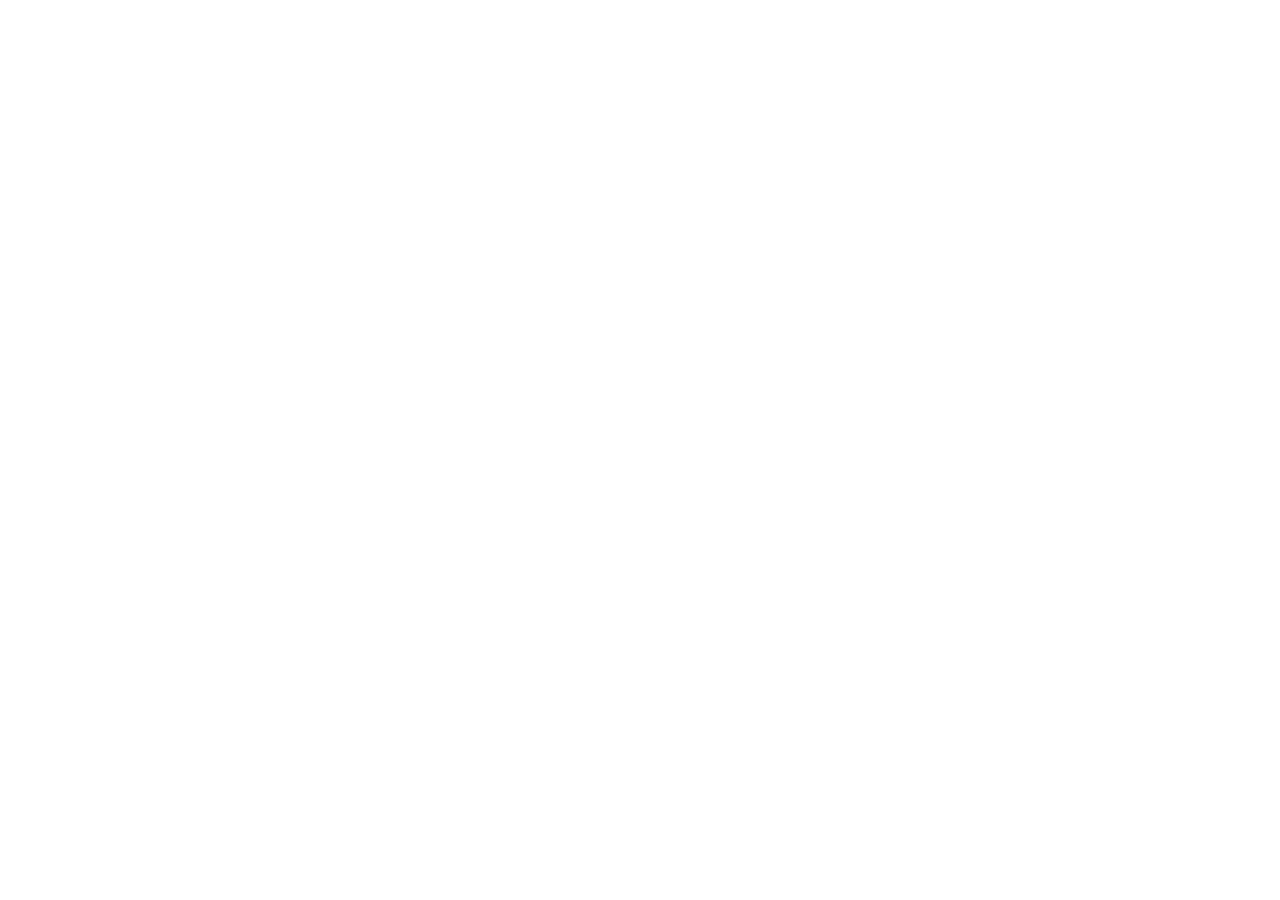
==== admin/index.html @ 00321ffd "Initial site" ====
<!DOCTYPE html>
<html>
<head>
  <meta charset="utf-8" />
  <meta name="viewport" content="width=device-width, initial-scale=1.0" />
  <title>Garatava Admin Panel</title>
  <script src="https://identity.netlify.com/v1/netlify-identity-widget.js"></script>
</head>
<body>
  <script src="https://unpkg.com/decap-cms@^3.0.0/dist/decap-cms.js"></script>
  <script>
    if (window.netlifyIdentity) {
      window.netlifyIdentity.on("init", user => {
        if (!user) {
          window.netlifyIdentity.on("login", () => {
            document.location.href = "/admin/";
          });
        }
      });
    }
  </script>
</body>
</html>
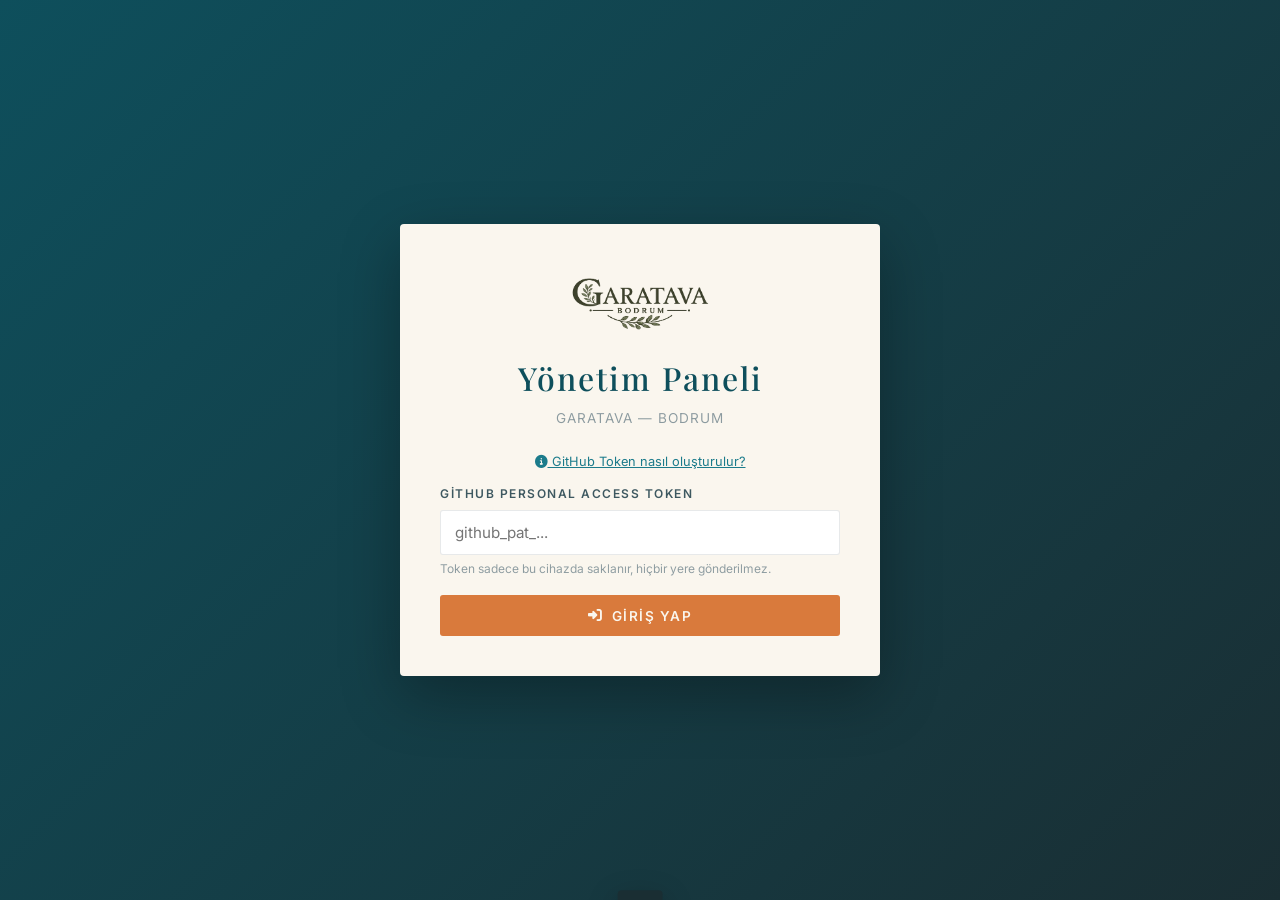
==== commit 1ab7ccb0: "admin: Decap CMS yerine GitHub PAT tabanlı özel yönetim paneli GitHub Pages'te git-gateway çalışmadı" ====
--- a/admin/index.html
+++ b/admin/index.html
@@ -1,23 +1,935 @@
 <!DOCTYPE html>
-<html>
+<html lang="tr">
 <head>
-  <meta charset="utf-8" />
-  <meta name="viewport" content="width=device-width, initial-scale=1.0" />
-  <title>Garatava Admin Panel</title>
-  <script src="https://identity.netlify.com/v1/netlify-identity-widget.js"></script>
+    <meta charset="UTF-8">
+    <meta name="viewport" content="width=device-width, initial-scale=1.0">
+    <title>Garatava — Yönetim Paneli</title>
+    <meta name="robots" content="noindex, nofollow">
+    <link rel="icon" type="image/png" href="/images/logo.png">
+    <link rel="preconnect" href="https://fonts.googleapis.com">
+    <link rel="preconnect" href="https://fonts.gstatic.com" crossorigin>
+    <link href="https://fonts.googleapis.com/css2?family=Playfair+Display:wght@500;600&family=Inter:wght@380;480;580;700&display=swap" rel="stylesheet">
+    <link rel="stylesheet" href="https://cdnjs.cloudflare.com/ajax/libs/font-awesome/6.5.1/css/all.min.css">
+    <style>
+        :root {
+            --teal-deep: #0E4F5C;
+            --teal: #1B7B8B;
+            --amber: #D97A3C;
+            --flame: #C44536;
+            --cream: #F5E9D3;
+            --sand: #E8D9B8;
+            --ink: #1A2E33;
+            --ink-soft: #3D5860;
+            --muted: #8B9A9F;
+            --white: #FAF6EE;
+            --bg: #F1ECE0;
+            --line: rgba(26, 46, 51, 0.1);
+            --ok: #2ea04c;
+            --err: #C44536;
+        }
+        * { margin: 0; padding: 0; box-sizing: border-box; }
+        body {
+            font-family: 'Inter', sans-serif;
+            background: var(--bg);
+            color: var(--ink);
+            font-weight: 380;
+            line-height: 1.55;
+            min-height: 100vh;
+        }
+        a { color: var(--teal-deep); }
+        .hidden { display: none !important; }
+
+        /* === Login === */
+        .login-wrap {
+            min-height: 100vh;
+            display: flex;
+            align-items: center;
+            justify-content: center;
+            padding: 2rem 1rem;
+            background: linear-gradient(135deg, var(--teal-deep), var(--ink));
+        }
+        .login-card {
+            background: var(--white);
+            max-width: 480px;
+            width: 100%;
+            padding: 2.5rem;
+            border-radius: 4px;
+            box-shadow: 0 20px 60px rgba(0,0,0,0.3);
+        }
+        .login-logo {
+            display: block;
+            width: 160px;
+            height: auto;
+            margin: 0 auto 1rem;
+        }
+        .login-card h1 {
+            font-family: 'Playfair Display', serif;
+            text-align: center;
+            color: var(--teal-deep);
+            font-weight: 500;
+            letter-spacing: 2px;
+            margin-bottom: 0.3rem;
+        }
+        .login-card .subtitle {
+            text-align: center;
+            color: var(--muted);
+            font-size: 0.85rem;
+            margin-bottom: 1.6rem;
+            letter-spacing: 1px;
+            text-transform: uppercase;
+        }
+        .pat-help {
+            background: var(--cream);
+            border-left: 3px solid var(--amber);
+            padding: 0.9rem 1rem;
+            font-size: 0.82rem;
+            color: var(--ink-soft);
+            margin-bottom: 1.2rem;
+            line-height: 1.55;
+        }
+        .pat-help strong { color: var(--ink); }
+        .pat-help a { color: var(--teal-deep); font-weight: 580; }
+        .pat-help ol { margin: 0.4rem 0 0 1.1rem; }
+        .pat-help li { margin-bottom: 0.2rem; }
+        .pat-help code {
+            background: rgba(0,0,0,0.06);
+            padding: 0.05rem 0.35rem;
+            border-radius: 3px;
+            font-family: ui-monospace, Menlo, Consolas, monospace;
+            font-size: 0.78rem;
+        }
+        .pat-help-toggle {
+            display: block;
+            width: 100%;
+            background: none;
+            border: none;
+            color: var(--teal);
+            font-size: 0.8rem;
+            cursor: pointer;
+            margin-bottom: 1rem;
+            text-decoration: underline;
+            font-family: inherit;
+        }
+
+        .form-group { margin-bottom: 1rem; }
+        .form-group label {
+            display: block;
+            font-size: 0.75rem;
+            text-transform: uppercase;
+            letter-spacing: 1.5px;
+            color: var(--ink-soft);
+            margin-bottom: 0.4rem;
+            font-weight: 580;
+        }
+        .form-group input,
+        .form-group textarea,
+        .form-group select {
+            width: 100%;
+            padding: 0.75rem 0.9rem;
+            border: 1px solid var(--line);
+            border-radius: 3px;
+            font-family: inherit;
+            font-size: 0.95rem;
+            color: var(--ink);
+            background: #fff;
+            transition: border-color 0.2s;
+        }
+        .form-group input:focus,
+        .form-group textarea:focus { outline: none; border-color: var(--teal); }
+        .form-group textarea { resize: vertical; min-height: 100px; font-family: inherit; }
+        .form-group .hint { display: block; font-size: 0.75rem; color: var(--muted); margin-top: 0.3rem; }
+
+        .btn {
+            display: inline-flex;
+            align-items: center;
+            gap: 0.5rem;
+            padding: 0.8rem 1.4rem;
+            background: var(--teal-deep);
+            color: var(--white);
+            border: none;
+            border-radius: 3px;
+            font-family: inherit;
+            font-size: 0.85rem;
+            font-weight: 580;
+            letter-spacing: 1.5px;
+            text-transform: uppercase;
+            cursor: pointer;
+            transition: background 0.2s, transform 0.1s;
+        }
+        .btn:hover { background: var(--teal); }
+        .btn:active { transform: translateY(1px); }
+        .btn:disabled { opacity: 0.5; cursor: not-allowed; }
+        .btn-amber { background: var(--amber); }
+        .btn-amber:hover { background: var(--flame); }
+        .btn-ghost { background: transparent; color: var(--ink-soft); border: 1px solid var(--line); }
+        .btn-ghost:hover { background: var(--white); color: var(--ink); }
+        .btn-danger { background: transparent; color: var(--err); border: 1px solid var(--err); }
+        .btn-danger:hover { background: var(--err); color: var(--white); }
+        .btn-block { width: 100%; justify-content: center; }
+
+        /* === Admin === */
+        .admin-header {
+            background: var(--white);
+            border-bottom: 1px solid var(--line);
+            padding: 1rem 1.5rem;
+            display: flex;
+            align-items: center;
+            justify-content: space-between;
+            gap: 1rem;
+            flex-wrap: wrap;
+            position: sticky;
+            top: 0;
+            z-index: 50;
+            box-shadow: 0 2px 8px rgba(0,0,0,0.04);
+        }
+        .admin-header h1 {
+            font-family: 'Playfair Display', serif;
+            font-weight: 500;
+            color: var(--teal-deep);
+            font-size: 1.3rem;
+            letter-spacing: 2px;
+            display: flex;
+            align-items: center;
+            gap: 0.6rem;
+        }
+        .admin-header h1 img { height: 32px; width: auto; }
+        .admin-header .actions { display: flex; gap: 0.6rem; align-items: center; flex-wrap: wrap; }
+        .user-chip {
+            display: inline-flex;
+            align-items: center;
+            gap: 0.5rem;
+            background: var(--cream);
+            padding: 0.4rem 0.8rem;
+            border-radius: 20px;
+            font-size: 0.78rem;
+            color: var(--ink-soft);
+        }
+        .user-chip i { color: var(--amber); }
+
+        .tabs {
+            display: flex;
+            gap: 0;
+            background: var(--white);
+            border-bottom: 1px solid var(--line);
+            padding: 0 1.5rem;
+            overflow-x: auto;
+            scrollbar-width: none;
+        }
+        .tabs::-webkit-scrollbar { display: none; }
+        .tabs button {
+            background: transparent;
+            border: none;
+            padding: 1rem 1.2rem;
+            font-family: inherit;
+            font-size: 0.85rem;
+            font-weight: 480;
+            color: var(--ink-soft);
+            cursor: pointer;
+            position: relative;
+            white-space: nowrap;
+            letter-spacing: 1px;
+            text-transform: uppercase;
+            transition: color 0.2s;
+        }
+        .tabs button:hover { color: var(--ink); }
+        .tabs button.active { color: var(--teal-deep); font-weight: 580; }
+        .tabs button.active::after {
+            content: '';
+            position: absolute;
+            left: 1.2rem; right: 1.2rem;
+            bottom: 0; height: 2px;
+            background: var(--amber);
+            border-radius: 2px;
+        }
+
+        .panel {
+            max-width: 760px;
+            margin: 0 auto;
+            padding: 2rem 1.5rem 4rem;
+        }
+        .panel.hidden { display: none; }
+        .panel h2 {
+            font-family: 'Playfair Display', serif;
+            font-weight: 500;
+            color: var(--teal-deep);
+            letter-spacing: 1.5px;
+            margin-bottom: 0.3rem;
+            font-size: 1.6rem;
+        }
+        .panel .panel-sub {
+            color: var(--muted);
+            font-size: 0.88rem;
+            margin-bottom: 2rem;
+            font-style: italic;
+        }
+        .card {
+            background: var(--white);
+            border-radius: 4px;
+            padding: 1.8rem;
+            box-shadow: 0 4px 16px rgba(0,0,0,0.04);
+            margin-bottom: 1.2rem;
+        }
+        .card-h {
+            font-family: 'Playfair Display', serif;
+            font-size: 1.15rem;
+            color: var(--teal-deep);
+            margin-bottom: 1.2rem;
+            padding-bottom: 0.7rem;
+            border-bottom: 1px solid var(--line);
+            display: flex;
+            align-items: center;
+            gap: 0.6rem;
+        }
+        .card-h i { color: var(--amber); }
+
+        .grid-2 { display: grid; grid-template-columns: 1fr 1fr; gap: 1rem; }
+        @media (max-width: 600px) { .grid-2 { grid-template-columns: 1fr; } }
+
+        .save-bar {
+            display: flex;
+            gap: 0.6rem;
+            justify-content: flex-end;
+            padding-top: 0.5rem;
+            border-top: 1px solid var(--line);
+            margin-top: 1rem;
+        }
+
+        /* Gallery list */
+        .gallery-item {
+            background: #fff;
+            border: 1px solid var(--line);
+            border-radius: 3px;
+            padding: 1rem;
+            margin-bottom: 0.8rem;
+            display: grid;
+            grid-template-columns: 90px 1fr auto;
+            gap: 0.9rem;
+            align-items: start;
+        }
+        .gallery-thumb {
+            width: 90px; height: 90px;
+            background: var(--bg);
+            border-radius: 3px;
+            overflow: hidden;
+            display: flex;
+            align-items: center;
+            justify-content: center;
+            color: var(--muted);
+        }
+        .gallery-thumb img { width: 100%; height: 100%; object-fit: cover; }
+        .gallery-fields { display: flex; flex-direction: column; gap: 0.5rem; }
+        .gallery-fields input { padding: 0.55rem 0.7rem; border: 1px solid var(--line); border-radius: 3px; font-family: inherit; font-size: 0.88rem; }
+        .gallery-fields input:focus { outline: none; border-color: var(--teal); }
+        .gallery-actions { display: flex; flex-direction: column; gap: 0.4rem; }
+        .icon-btn {
+            background: transparent;
+            border: 1px solid var(--line);
+            color: var(--ink-soft);
+            width: 32px; height: 32px;
+            border-radius: 3px;
+            cursor: pointer;
+            transition: all 0.2s;
+            font-size: 0.85rem;
+        }
+        .icon-btn:hover { background: var(--cream); color: var(--ink); }
+        .icon-btn.del:hover { background: var(--err); color: var(--white); border-color: var(--err); }
+        @media (max-width: 600px) {
+            .gallery-item { grid-template-columns: 60px 1fr auto; }
+            .gallery-thumb { width: 60px; height: 60px; }
+        }
+
+        .upload-row {
+            display: flex;
+            gap: 0.5rem;
+            align-items: center;
+            flex-wrap: wrap;
+            margin-bottom: 1rem;
+        }
+        .upload-label {
+            display: inline-flex;
+            align-items: center;
+            gap: 0.5rem;
+            padding: 0.65rem 1rem;
+            background: var(--cream);
+            color: var(--teal-deep);
+            border-radius: 3px;
+            cursor: pointer;
+            font-size: 0.82rem;
+            font-weight: 580;
+            transition: background 0.2s;
+        }
+        .upload-label:hover { background: var(--sand); }
+        .upload-label input { display: none; }
+
+        /* Toast */
+        #toast {
+            position: fixed;
+            bottom: 1.5rem;
+            left: 50%;
+            transform: translateX(-50%) translateY(150%);
+            background: var(--ink);
+            color: var(--white);
+            padding: 0.9rem 1.4rem;
+            border-radius: 4px;
+            font-size: 0.88rem;
+            box-shadow: 0 10px 30px rgba(0,0,0,0.25);
+            z-index: 9999;
+            transition: transform 0.3s ease;
+            display: flex;
+            align-items: center;
+            gap: 0.6rem;
+            max-width: 90vw;
+        }
+        #toast.show { transform: translateX(-50%) translateY(0); }
+        #toast.ok { background: var(--ok); }
+        #toast.err { background: var(--err); }
+
+        /* Loading overlay */
+        .loading-overlay {
+            position: fixed;
+            inset: 0;
+            background: rgba(255,255,255,0.7);
+            backdrop-filter: blur(2px);
+            display: flex;
+            align-items: center;
+            justify-content: center;
+            z-index: 9998;
+        }
+        .spinner {
+            width: 40px; height: 40px;
+            border: 3px solid var(--cream);
+            border-top-color: var(--teal-deep);
+            border-radius: 50%;
+            animation: spin 0.8s linear infinite;
+        }
+        @keyframes spin { to { transform: rotate(360deg); } }
+
+        .empty-state {
+            text-align: center;
+            padding: 2rem;
+            color: var(--muted);
+            font-style: italic;
+        }
+    </style>
 </head>
 <body>
-  <script src="https://unpkg.com/decap-cms@^3.0.0/dist/decap-cms.js"></script>
-  <script>
-    if (window.netlifyIdentity) {
-      window.netlifyIdentity.on("init", user => {
-        if (!user) {
-          window.netlifyIdentity.on("login", () => {
-            document.location.href = "/admin/";
-          });
-        }
-      });
-    }
-  </script>
+
+    <!-- LOGIN -->
+    <div id="loginView" class="login-wrap">
+        <div class="login-card">
+            <img src="/images/logo.png" alt="Garatava" class="login-logo">
+            <h1>Yönetim Paneli</h1>
+            <p class="subtitle">Garatava — Bodrum</p>
+
+            <button class="pat-help-toggle" id="patHelpToggle">
+                <i class="fa-solid fa-circle-info"></i> GitHub Token nasıl oluşturulur?
+            </button>
+            <div class="pat-help hidden" id="patHelp">
+                <strong>Fine-grained Personal Access Token oluştur:</strong>
+                <ol>
+                    <li><a href="https://github.com/settings/personal-access-tokens/new" target="_blank">GitHub Token sayfasını aç</a></li>
+                    <li><b>Token name:</b> <code>Garatava Admin</code></li>
+                    <li><b>Expiration:</b> 1 yıl (veya istediğin süre)</li>
+                    <li><b>Repository access:</b> "Only select repositories" → <code>gkslavcii/Garatava</code></li>
+                    <li><b>Permissions → Repository permissions:</b><br><code>Contents</code> → <b>Read and write</b></li>
+                    <li>"Generate token" → kopyala → aşağı yapıştır</li>
+                </ol>
+            </div>
+
+            <form id="loginForm">
+                <div class="form-group">
+                    <label for="patInput">GitHub Personal Access Token</label>
+                    <input type="password" id="patInput" placeholder="github_pat_..." autocomplete="off" required>
+                    <span class="hint">Token sadece bu cihazda saklanır, hiçbir yere gönderilmez.</span>
+                </div>
+                <button type="submit" class="btn btn-amber btn-block">
+                    <i class="fa-solid fa-right-to-bracket"></i> Giriş Yap
+                </button>
+            </form>
+        </div>
+    </div>
+
+    <!-- ADMIN -->
+    <div id="adminView" class="hidden">
+        <header class="admin-header">
+            <h1><img src="/images/logo.png" alt=""> Yönetim Paneli</h1>
+            <div class="actions">
+                <span class="user-chip"><i class="fa-solid fa-user"></i> <span id="userLabel">…</span></span>
+                <a href="/" class="btn btn-ghost"><i class="fa-solid fa-eye"></i> Siteyi Gör</a>
+                <button class="btn btn-danger" id="logoutBtn"><i class="fa-solid fa-right-from-bracket"></i> Çıkış</button>
+            </div>
+        </header>
+
+        <nav class="tabs">
+            <button class="active" data-tab="restaurant"><i class="fa-solid fa-utensils"></i>&nbsp; Restoran Bilgileri</button>
+            <button data-tab="about"><i class="fa-solid fa-book-open"></i>&nbsp; Hakkımızda</button>
+            <button data-tab="gallery"><i class="fa-solid fa-images"></i>&nbsp; Galeri</button>
+        </nav>
+
+        <!-- Restaurant -->
+        <section id="panel-restaurant" class="panel">
+            <h2>Restoran Bilgileri</h2>
+            <p class="panel-sub">İletişim bilgileri, sosyal medya bağlantıları ve genel bilgiler.</p>
+            <div class="card">
+                <div class="card-h"><i class="fa-solid fa-circle-info"></i> Genel</div>
+                <div class="form-group">
+                    <label>Restoran Adı</label>
+                    <input type="text" data-field="name">
+                </div>
+                <div class="form-group">
+                    <label>Kısa Açıklama</label>
+                    <textarea data-field="description" rows="3"></textarea>
+                </div>
+            </div>
+            <div class="card">
+                <div class="card-h"><i class="fa-solid fa-address-card"></i> İletişim</div>
+                <div class="grid-2">
+                    <div class="form-group">
+                        <label>Telefon</label>
+                        <input type="text" data-field="phone" placeholder="+90 ...">
+                    </div>
+                    <div class="form-group">
+                        <label>Email</label>
+                        <input type="email" data-field="email">
+                    </div>
+                </div>
+                <div class="form-group">
+                    <label>Adres</label>
+                    <input type="text" data-field="address">
+                </div>
+                <div class="form-group">
+                    <label>Açılış Saatleri</label>
+                    <input type="text" data-field="hours" placeholder="Her gün 09:00 - 02:00">
+                </div>
+            </div>
+            <div class="card">
+                <div class="card-h"><i class="fa-solid fa-share-nodes"></i> Sosyal Medya</div>
+                <div class="form-group">
+                    <label>Instagram URL</label>
+                    <input type="url" data-field="instagram" placeholder="https://www.instagram.com/...">
+                </div>
+                <div class="form-group">
+                    <label>WhatsApp (numara, + ve ülke kodu ile)</label>
+                    <input type="text" data-field="whatsapp" placeholder="+905...">
+                </div>
+                <div class="form-group">
+                    <label>Google Business URL</label>
+                    <input type="url" data-field="google_url">
+                </div>
+                <div class="form-group">
+                    <label>Facebook URL <span class="hint" style="display:inline;">(opsiyonel — şu an gösterilmiyor)</span></label>
+                    <input type="url" data-field="facebook">
+                </div>
+            </div>
+            <div class="save-bar">
+                <button class="btn btn-ghost" data-action="reload" data-target="restaurant"><i class="fa-solid fa-rotate"></i> Yenile</button>
+                <button class="btn btn-amber" data-action="save" data-target="restaurant"><i class="fa-solid fa-floppy-disk"></i> Kaydet</button>
+            </div>
+        </section>
+
+        <!-- About -->
+        <section id="panel-about" class="panel hidden">
+            <h2>Hakkımızda</h2>
+            <p class="panel-sub">Ana sayfa "Hikayemiz" bölümünde ve "Neden Garatava?" listesinde görünen metinler.</p>
+            <div class="card">
+                <div class="card-h"><i class="fa-solid fa-pen-fancy"></i> Hikayemiz Metni</div>
+                <div class="form-group">
+                    <label>Başlık</label>
+                    <input type="text" data-field="title">
+                </div>
+                <div class="form-group">
+                    <label>İçerik</label>
+                    <textarea data-field="content" rows="8"></textarea>
+                    <span class="hint">Paragraf için Enter Enter (boş bir satır) bırakın. **kalın** ve *italik* desteklenir.</span>
+                </div>
+            </div>
+            <div class="card">
+                <div class="card-h"><i class="fa-solid fa-star"></i> Neden Garatava? (6 madde)</div>
+                <div class="form-group">
+                    <label>1. Madde</label>
+                    <input type="text" data-field="reason1">
+                </div>
+                <div class="form-group">
+                    <label>2. Madde</label>
+                    <input type="text" data-field="reason2">
+                </div>
+                <div class="form-group">
+                    <label>3. Madde</label>
+                    <input type="text" data-field="reason3">
+                </div>
+                <div class="form-group">
+                    <label>4. Madde</label>
+                    <input type="text" data-field="reason4">
+                </div>
+                <div class="form-group">
+                    <label>5. Madde</label>
+                    <input type="text" data-field="reason5">
+                </div>
+                <div class="form-group">
+                    <label>6. Madde</label>
+                    <input type="text" data-field="reason6">
+                </div>
+            </div>
+            <div class="save-bar">
+                <button class="btn btn-ghost" data-action="reload" data-target="about"><i class="fa-solid fa-rotate"></i> Yenile</button>
+                <button class="btn btn-amber" data-action="save" data-target="about"><i class="fa-solid fa-floppy-disk"></i> Kaydet</button>
+            </div>
+        </section>
+
+        <!-- Gallery -->
+        <section id="panel-gallery" class="panel hidden">
+            <h2>Galeri</h2>
+            <p class="panel-sub">Ana sayfadaki "Atmosfer" bölümünde gösterilen fotoğraflar.</p>
+            <div class="card">
+                <div class="card-h"><i class="fa-solid fa-images"></i> Fotoğraflar</div>
+                <div class="upload-row">
+                    <label class="upload-label">
+                        <i class="fa-solid fa-cloud-arrow-up"></i> Fotoğraf Yükle
+                        <input type="file" id="galleryUpload" accept="image/*">
+                    </label>
+                    <span class="hint" style="margin:0;">veya manuel olarak görsel URL'i girin</span>
+                </div>
+                <div id="galleryList"></div>
+                <button class="btn btn-ghost btn-block" id="addGalleryBtn" style="margin-top: 0.8rem;">
+                    <i class="fa-solid fa-plus"></i> Boş Fotoğraf Ekle
+                </button>
+            </div>
+            <div class="save-bar">
+                <button class="btn btn-ghost" data-action="reload" data-target="gallery"><i class="fa-solid fa-rotate"></i> Yenile</button>
+                <button class="btn btn-amber" data-action="save" data-target="gallery"><i class="fa-solid fa-floppy-disk"></i> Kaydet</button>
+            </div>
+        </section>
+    </div>
+
+    <div id="toast"></div>
+    <div id="loadingOverlay" class="loading-overlay hidden"><div class="spinner"></div></div>
+
+    <script>
+    (function () {
+        const REPO_OWNER = 'gkslavcii';
+        const REPO_NAME = 'Garatava';
+        const BRANCH = 'main';
+        const TOKEN_KEY = 'garatava-admin-token';
+        const API = `https://api.github.com/repos/${REPO_OWNER}/${REPO_NAME}`;
+
+        const FILES = {
+            restaurant: '_data/restaurant.json',
+            about: '_data/about.json',
+            gallery: '_data/gallery.json',
+        };
+
+        const state = {
+            token: null,
+            user: null,
+            data: { restaurant: null, about: null, gallery: null },
+            sha:  { restaurant: null, about: null, gallery: null },
+        };
+
+        // === DOM helpers ===
+        const $ = (sel) => document.querySelector(sel);
+        const $$ = (sel) => document.querySelectorAll(sel);
+
+        function showLoading(on) { $('#loadingOverlay').classList.toggle('hidden', !on); }
+        function toast(msg, type = '') {
+            const t = $('#toast');
+            t.className = '';
+            t.innerHTML = (type === 'ok' ? '<i class="fa-solid fa-check-circle"></i> ' :
+                           type === 'err' ? '<i class="fa-solid fa-triangle-exclamation"></i> ' : '') + msg;
+            void t.offsetWidth; // restart
+            t.classList.add('show');
+            if (type) t.classList.add(type);
+            clearTimeout(t._timer);
+            t._timer = setTimeout(() => t.classList.remove('show'), 3500);
+        }
+
+        // === GitHub API ===
+        async function gh(path, opts = {}) {
+            const resp = await fetch(API + path, {
+                ...opts,
+                headers: {
+                    'Authorization': `Bearer ${state.token}`,
+                    'Accept': 'application/vnd.github+json',
+                    'X-GitHub-Api-Version': '2022-11-28',
+                    ...(opts.headers || {}),
+                },
+            });
+            if (!resp.ok) {
+                const err = await resp.json().catch(() => ({}));
+                throw new Error(err.message || `HTTP ${resp.status}`);
+            }
+            return resp.json();
+        }
+
+        async function ghUser() {
+            const resp = await fetch('https://api.github.com/user', {
+                headers: {
+                    'Authorization': `Bearer ${state.token}`,
+                    'Accept': 'application/vnd.github+json',
+                },
+            });
+            if (!resp.ok) throw new Error('Token doğrulanamadı');
+            return resp.json();
+        }
+
+        async function loadFile(key) {
+            const path = FILES[key];
+            const data = await gh(`/contents/${path}?ref=${BRANCH}`);
+            const content = decodeURIComponent(escape(atob(data.content.replace(/\n/g, ''))));
+            const json = JSON.parse(content);
+            state.data[key] = json;
+            state.sha[key] = data.sha;
+            return json;
+        }
+
+        async function saveFile(key, commitMsg) {
+            const path = FILES[key];
+            const jsonStr = JSON.stringify(state.data[key], null, 2) + '\n';
+            const content = btoa(unescape(encodeURIComponent(jsonStr)));
+            const result = await gh(`/contents/${path}`, {
+                method: 'PUT',
+                body: JSON.stringify({
+                    message: commitMsg || `admin: ${key} güncellendi`,
+                    content: content,
+                    sha: state.sha[key],
+                    branch: BRANCH,
+                }),
+            });
+            state.sha[key] = result.content.sha;
+            return result;
+        }
+
+        async function uploadImage(file) {
+            // Read as base64
+            const b64 = await new Promise((res, rej) => {
+                const reader = new FileReader();
+                reader.onload = () => res(reader.result.split(',')[1]);
+                reader.onerror = rej;
+                reader.readAsDataURL(file);
+            });
+            const safeName = file.name.toLowerCase()
+                .replace(/[^a-z0-9.\-]/g, '-')
+                .replace(/-+/g, '-')
+                .replace(/^-|-$/g, '');
+            const filename = `${Date.now()}-${safeName}`;
+            const path = `images/${filename}`;
+            await gh(`/contents/${path}`, {
+                method: 'PUT',
+                body: JSON.stringify({
+                    message: `admin: galeri görseli eklendi (${filename})`,
+                    content: b64,
+                    branch: BRANCH,
+                }),
+            });
+            return `/${path}`;
+        }
+
+        // === Form binding ===
+        function fillForm(panelSel, data) {
+            $$(`${panelSel} [data-field]`).forEach(el => {
+                const key = el.dataset.field;
+                el.value = data[key] ?? '';
+            });
+        }
+        function readForm(panelSel, target) {
+            $$(`${panelSel} [data-field]`).forEach(el => {
+                const key = el.dataset.field;
+                target[key] = el.value.trim();
+            });
+            return target;
+        }
+
+        // === Gallery UI ===
+        function renderGallery() {
+            const list = $('#galleryList');
+            list.innerHTML = '';
+            const items = (state.data.gallery && state.data.gallery.items) || [];
+            if (items.length === 0) {
+                list.innerHTML = '<div class="empty-state">Henüz fotoğraf yok. Yukarıdaki "Fotoğraf Yükle" ile başlayın.</div>';
+                return;
+            }
+            items.forEach((item, idx) => {
+                const row = document.createElement('div');
+                row.className = 'gallery-item';
+                row.innerHTML = `
+                    <div class="gallery-thumb">
+                        ${item.image ? `<img src="${item.image}" alt="" onerror="this.style.display='none';this.parentNode.innerHTML='<i class=\\'fa-regular fa-image\\'></i>';">` : '<i class="fa-regular fa-image"></i>'}
+                    </div>
+                    <div class="gallery-fields">
+                        <input type="text" placeholder="Görsel URL'i (/images/...)" data-gfield="image" data-idx="${idx}" value="${escapeAttr(item.image || '')}">
+                        <input type="text" placeholder="Başlık" data-gfield="title" data-idx="${idx}" value="${escapeAttr(item.title || '')}">
+                        <input type="text" placeholder="Açıklama (opsiyonel)" data-gfield="description" data-idx="${idx}" value="${escapeAttr(item.description || '')}">
+                    </div>
+                    <div class="gallery-actions">
+                        <button class="icon-btn" title="Yukarı" data-gact="up" data-idx="${idx}" ${idx === 0 ? 'disabled' : ''}><i class="fa-solid fa-arrow-up"></i></button>
+                        <button class="icon-btn" title="Aşağı" data-gact="down" data-idx="${idx}" ${idx === items.length - 1 ? 'disabled' : ''}><i class="fa-solid fa-arrow-down"></i></button>
+                        <button class="icon-btn del" title="Sil" data-gact="del" data-idx="${idx}"><i class="fa-solid fa-trash"></i></button>
+                    </div>
+                `;
+                list.appendChild(row);
+            });
+        }
+        function escapeAttr(s) {
+            return String(s).replace(/&/g, '&amp;').replace(/"/g, '&quot;').replace(/</g, '&lt;').replace(/>/g, '&gt;');
+        }
+        function collectGallery() {
+            const items = state.data.gallery.items || [];
+            $$('#galleryList [data-gfield]').forEach(el => {
+                const idx = +el.dataset.idx;
+                const f = el.dataset.gfield;
+                if (items[idx]) items[idx][f] = el.value.trim();
+            });
+            // strip empty
+            state.data.gallery.items = items.filter(it => (it.image || '').trim() || (it.title || '').trim());
+        }
+
+        // === Tabs ===
+        function switchTab(tab) {
+            $$('.tabs button').forEach(b => b.classList.toggle('active', b.dataset.tab === tab));
+            $$('.panel').forEach(p => p.classList.toggle('hidden', p.id !== `panel-${tab}`));
+        }
+
+        // === Load + render ===
+        async function loadInto(key) {
+            try {
+                showLoading(true);
+                const data = await loadFile(key);
+                if (key === 'gallery') renderGallery();
+                else fillForm(`#panel-${key}`, data);
+            } catch (e) {
+                toast('Yüklenemedi: ' + e.message, 'err');
+            } finally {
+                showLoading(false);
+            }
+        }
+
+        async function saveTab(key) {
+            try {
+                showLoading(true);
+                if (key === 'gallery') collectGallery();
+                else readForm(`#panel-${key}`, state.data[key]);
+                await saveFile(key);
+                toast('Kaydedildi · GitHub Pages 1-2 dk içinde günceller', 'ok');
+            } catch (e) {
+                if (/sha|conflict|409/i.test(e.message)) {
+                    toast('Çakışma — dosya başka yerden değişmiş, "Yenile"yi tıklayın', 'err');
+                } else {
+                    toast('Kaydedilemedi: ' + e.message, 'err');
+                }
+            } finally {
+                showLoading(false);
+            }
+        }
+
+        // === Login flow ===
+        async function tryLogin(token) {
+            state.token = token;
+            try {
+                showLoading(true);
+                const user = await ghUser();
+                state.user = user;
+                localStorage.setItem(TOKEN_KEY, token);
+                $('#userLabel').textContent = user.login;
+                $('#loginView').classList.add('hidden');
+                $('#adminView').classList.remove('hidden');
+                await Promise.all(['restaurant', 'about', 'gallery'].map(loadInto));
+                toast('Giriş başarılı', 'ok');
+            } catch (e) {
+                state.token = null;
+                localStorage.removeItem(TOKEN_KEY);
+                toast(e.message, 'err');
+            } finally {
+                showLoading(false);
+            }
+        }
+
+        function logout() {
+            localStorage.removeItem(TOKEN_KEY);
+            state.token = null;
+            state.user = null;
+            $('#adminView').classList.add('hidden');
+            $('#loginView').classList.remove('hidden');
+            $('#patInput').value = '';
+        }
+
+        // === Wire up ===
+        document.addEventListener('DOMContentLoaded', () => {
+            $('#patHelpToggle').addEventListener('click', () => $('#patHelp').classList.toggle('hidden'));
+
+            $('#loginForm').addEventListener('submit', (e) => {
+                e.preventDefault();
+                const token = $('#patInput').value.trim();
+                if (!token) return;
+                tryLogin(token);
+            });
+
+            $('#logoutBtn').addEventListener('click', logout);
+
+            $$('.tabs button').forEach(b => b.addEventListener('click', () => switchTab(b.dataset.tab)));
+
+            document.addEventListener('click', (e) => {
+                const btn = e.target.closest('[data-action]');
+                if (!btn) return;
+                const { action, target } = btn.dataset;
+                if (action === 'save') saveTab(target);
+                if (action === 'reload') loadInto(target);
+            });
+
+            // Gallery actions
+            $('#addGalleryBtn').addEventListener('click', () => {
+                if (!state.data.gallery) state.data.gallery = { items: [] };
+                state.data.gallery.items = state.data.gallery.items || [];
+                // collect current edits first
+                collectGallery();
+                state.data.gallery.items.push({ image: '', title: '', description: '' });
+                renderGallery();
+            });
+
+            $('#galleryList').addEventListener('click', (e) => {
+                const btn = e.target.closest('[data-gact]');
+                if (!btn) return;
+                const idx = +btn.dataset.idx;
+                const items = state.data.gallery.items;
+                collectGallery();
+                if (btn.dataset.gact === 'del') {
+                    if (!confirm('Bu fotoğrafı listeden çıkaralım mı?')) return;
+                    items.splice(idx, 1);
+                } else if (btn.dataset.gact === 'up' && idx > 0) {
+                    [items[idx - 1], items[idx]] = [items[idx], items[idx - 1]];
+                } else if (btn.dataset.gact === 'down' && idx < items.length - 1) {
+                    [items[idx + 1], items[idx]] = [items[idx], items[idx + 1]];
+                }
+                renderGallery();
+            });
+
+            $('#galleryUpload').addEventListener('change', async (e) => {
+                const file = e.target.files[0];
+                if (!file) return;
+                e.target.value = '';
+                try {
+                    showLoading(true);
+                    toast('Görsel yükleniyor…');
+                    const url = await uploadImage(file);
+                    if (!state.data.gallery) state.data.gallery = { items: [] };
+                    state.data.gallery.items = state.data.gallery.items || [];
+                    collectGallery();
+                    state.data.gallery.items.push({ image: url, title: '', description: '' });
+                    renderGallery();
+                    toast('Görsel yüklendi — başlık ekleyip "Kaydet" tıklayın', 'ok');
+                } catch (err) {
+                    toast('Yüklenemedi: ' + err.message, 'err');
+                } finally {
+                    showLoading(false);
+                }
+            });
+
+            // Auto-login if token exists
+            const saved = localStorage.getItem(TOKEN_KEY);
+            if (saved) {
+                $('#patInput').value = saved;
+                tryLogin(saved);
+            }
+        });
+    })();
+    </script>
 </body>
 </html>
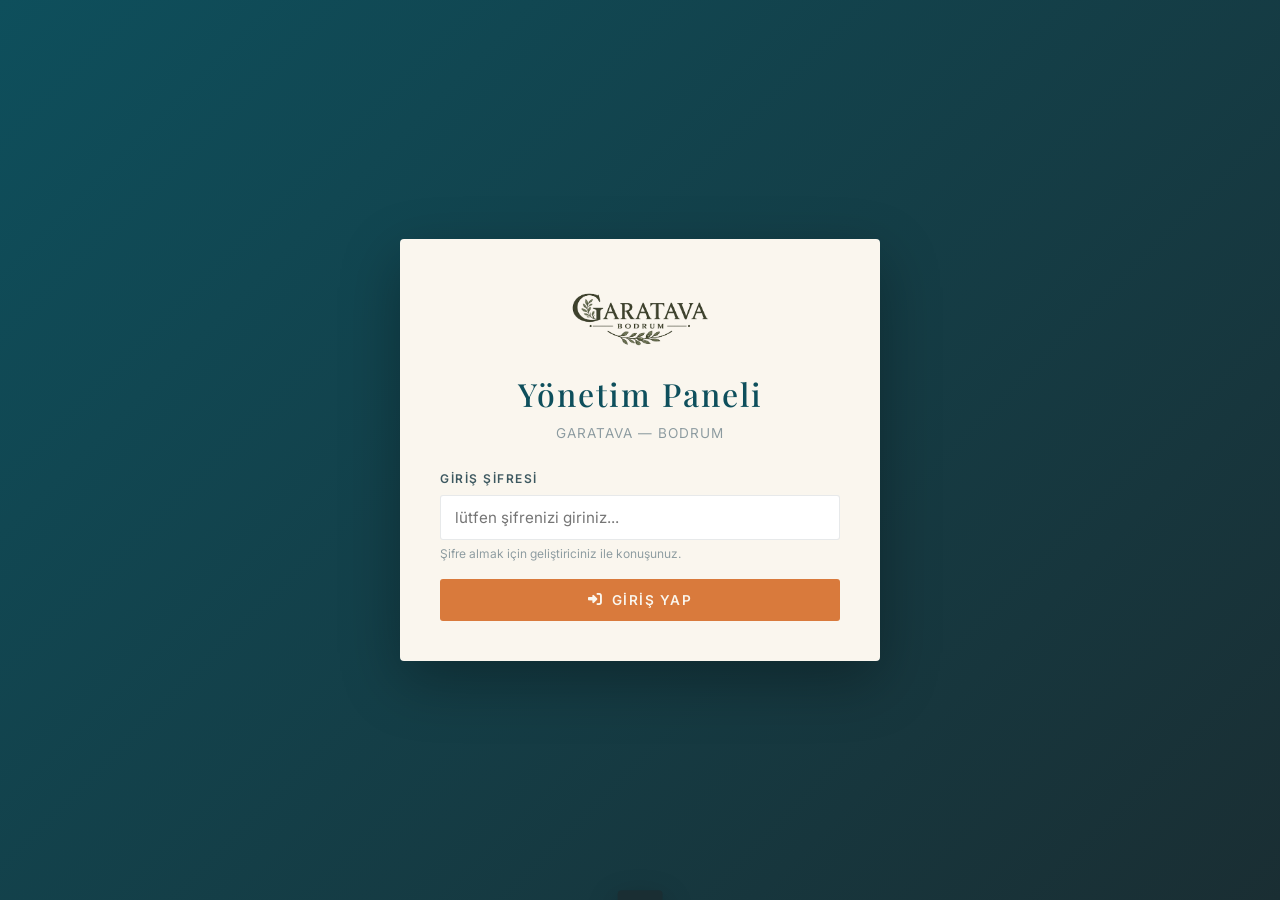
==== commit e3d9b8ca: "panel girişi güncelleme" ====
--- a/admin/index.html
+++ b/admin/index.html
@@ -421,26 +421,11 @@
             <h1>Yönetim Paneli</h1>
             <p class="subtitle">Garatava — Bodrum</p>
 
-            <button class="pat-help-toggle" id="patHelpToggle">
-                <i class="fa-solid fa-circle-info"></i> GitHub Token nasıl oluşturulur?
-            </button>
-            <div class="pat-help hidden" id="patHelp">
-                <strong>Fine-grained Personal Access Token oluştur:</strong>
-                <ol>
-                    <li><a href="https://github.com/settings/personal-access-tokens/new" target="_blank">GitHub Token sayfasını aç</a></li>
-                    <li><b>Token name:</b> <code>Garatava Admin</code></li>
-                    <li><b>Expiration:</b> 1 yıl (veya istediğin süre)</li>
-                    <li><b>Repository access:</b> "Only select repositories" → <code>gkslavcii/Garatava</code></li>
-                    <li><b>Permissions → Repository permissions:</b><br><code>Contents</code> → <b>Read and write</b></li>
-                    <li>"Generate token" → kopyala → aşağı yapıştır</li>
-                </ol>
-            </div>
-
             <form id="loginForm">
                 <div class="form-group">
-                    <label for="patInput">GitHub Personal Access Token</label>
-                    <input type="password" id="patInput" placeholder="github_pat_..." autocomplete="off" required>
-                    <span class="hint">Token sadece bu cihazda saklanır, hiçbir yere gönderilmez.</span>
+                    <label for="patInput">GİRİŞ ŞİFRESİ</label>
+                    <input type="password" id="patInput" placeholder="lütfen şifrenizi giriniz..." autocomplete="off" required>
+                    <span class="hint">Şifre almak için geliştiriciniz ile konuşunuz.</span>
                 </div>
                 <button type="submit" class="btn btn-amber btn-block">
                     <i class="fa-solid fa-right-to-bracket"></i> Giriş Yap
